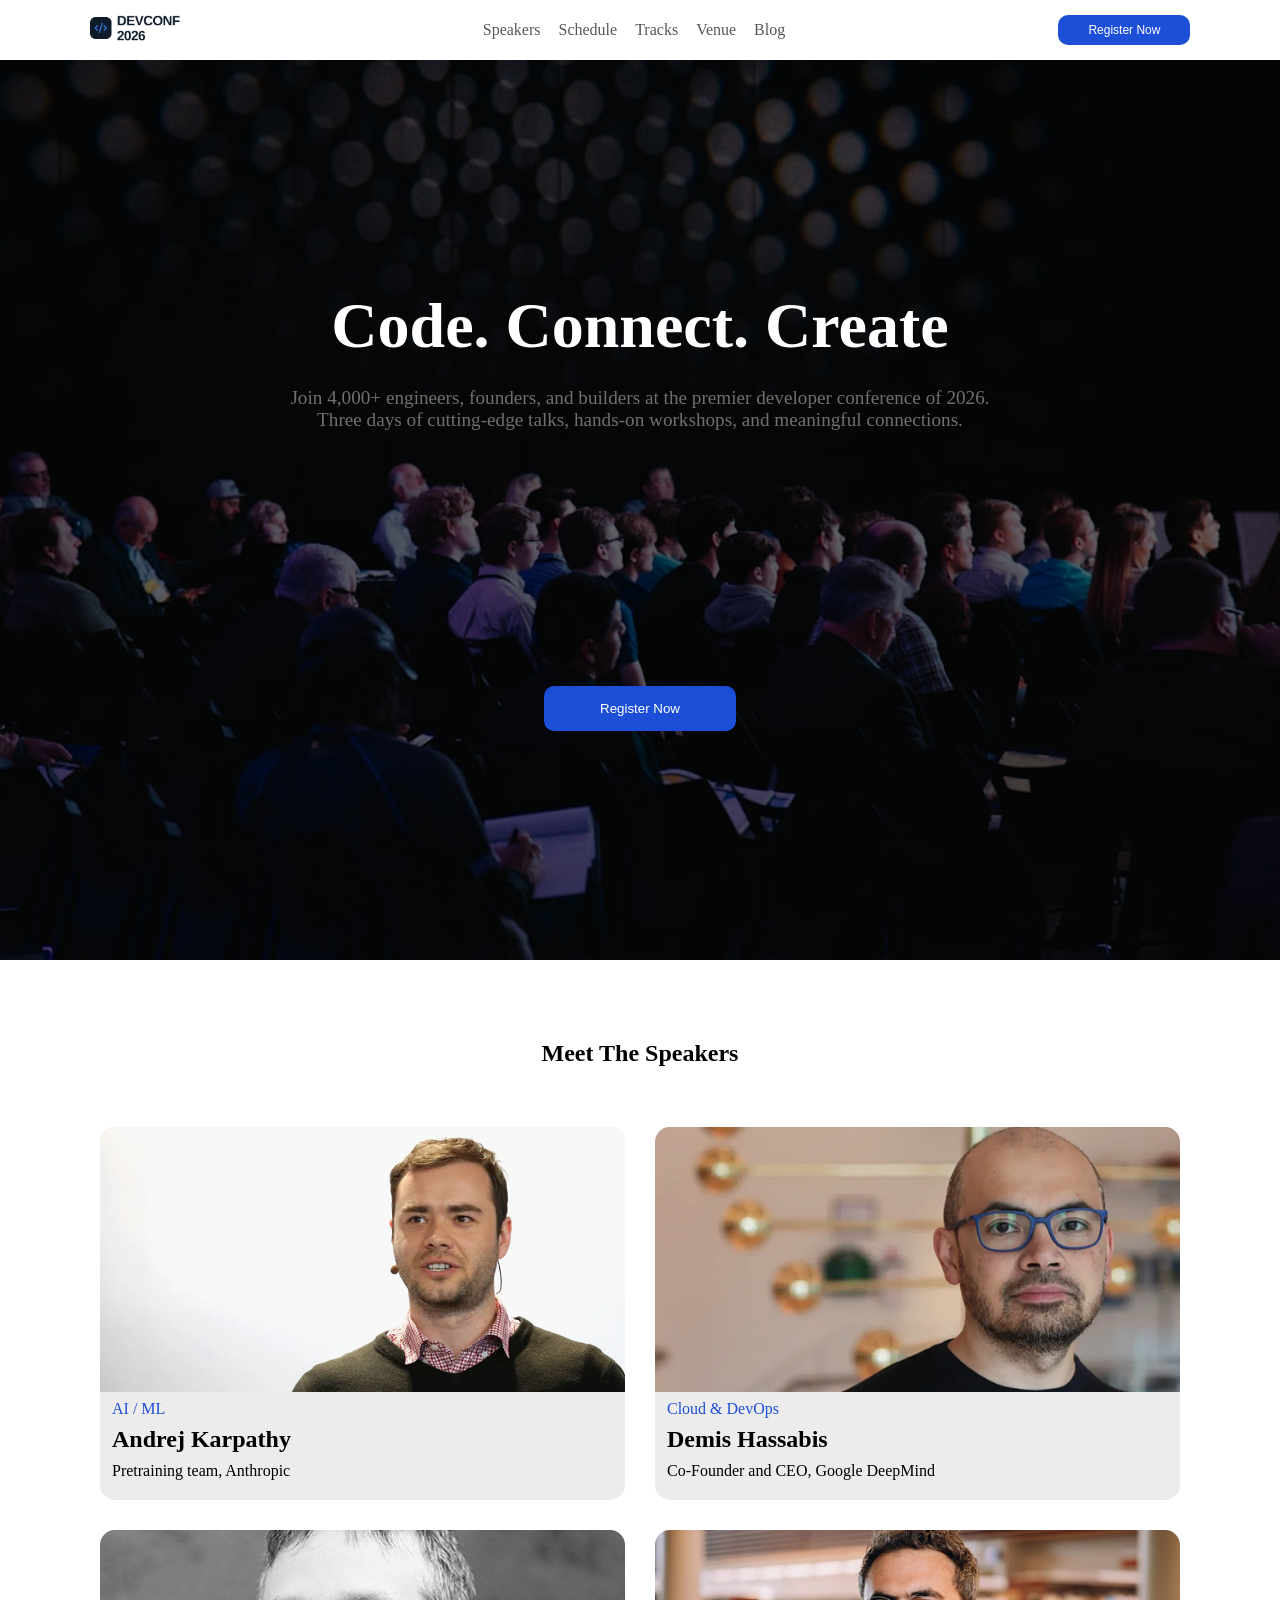
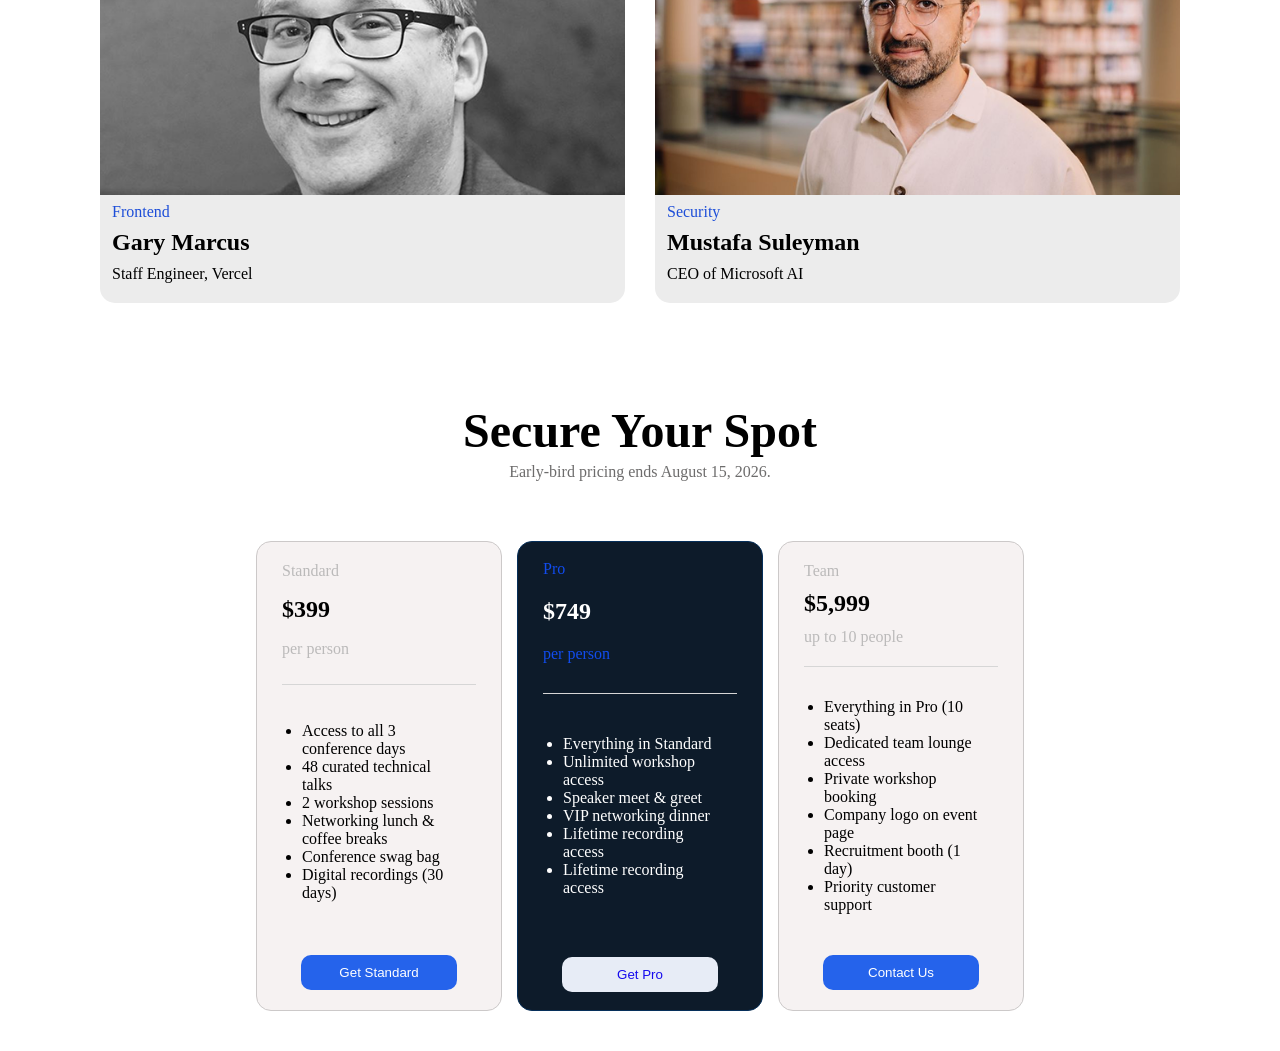
==== index.html @ 4d051a96 "change-folder-name-for-run-livelink" ====
<!DOCTYPE html>
<html lang="en">
<head>
    <meta charset="UTF-8">
    <meta name="viewport" content="width=device-width, initial-scale=1.0">
    <title>Assignment-01</title>
    <link rel="stylesheet" href="./style.css">
</head>
<body>
   <header>
    <div class="logo">
        <img src="./image/logo.png" alt="web-logo">
    </div>

    <nav class="nav-bar">
        <ul>
            <li><a href="Speakers.html">Speakers</a></li>
            <li><a href="Schedule.html">Schedule</a></li>
            <li><a href="Tracks.htnl">Tracks</a></li>
            <li><a href="Venue.html">Venue</a></li>
            <li><a href="Blog.html">Blog</a></li>
        </ul>
    </nav>


    <div class="button-register">
        <button class="common-button">Register Now</button>
    </div>

   </header>


   <!-- header-end -->
   <!-- header-end -->
   <!-- header-end -->
   <!-- header-end -->
   <!-- header-end -->
   <!-- header-end -->
   <!-- header-end -->
    




   <!-- Hero-section-start -->
   <!-- Hero-section-start -->
   <!-- Hero-section-start -->
   <!-- Hero-section-start -->
   <!-- Hero-section-start -->
   <!-- Hero-section-start -->
   <!-- Hero-section-start -->



   <div class="hero-section">

        <H1>Code. Connect. Create</H1>
        <p>Join 4,000+ engineers, founders, and builders at the premier developer conference of 2026. Three days of cutting-edge talks, hands-on workshops, and meaningful connections.</p>
        <button class="common-button">Register Now</button>
    
   </div>

   <!-- banner-end -->
   <!-- banner-end -->
   <!-- banner-end -->
   <!-- banner-end -->



   <!-- gid-layout -->
   <!-- gid-layout -->
   <!-- gid-layout -->
   <!-- gid-layout -->
   <!-- gid-layout -->

<section>
   <div class="sub-title">
    <H1>Meet The Speakers</H1>
   </div>

   <!-- top-end -->

   <!-- bottom-start -->

   <div class="card-container">
    <div class="card">
        <img src="./image/andrej.png" alt="Andrej Karpathy">
        <p class="p-1">AI / ML</p>
        <h2>Andrej Karpathy</h2>
        <p class="p-2">Pretraining team, Anthropic</p> 
    </div>

    <!-- card-one-end -->

     <div class="card">
        <img src="./image/demis.png" alt="Demis Hassabis">
        <p class="p-1">Cloud & DevOps</p>
        <h2>Demis Hassabis</h2>
        <p class="p-2">Co-Founder and CEO, Google DeepMind</p> 
    </div>

    <!-- card-two-end -->

     <div class="card">
        <img src="./image/gary.png" alt="Gary Marcus">
        <p class="p-1">Frontend</p>
        <h2>Gary Marcus</h2>
        <p class="p-2">Staff Engineer, Vercel</p> 
    </div>

    <!-- card-three-end -->

     <div class="card">
        <img src="./image/mustafa.png" alt="Mustafa Suleyman">
        <p class="p-1">Security</p>
        <h2>Mustafa Suleyman</h2>
        <p class="p-2">CEO of Microsoft AI</p> 
    </div>

    <!-- card-four-end -->

   </div>
   </section>

   <section>
    <div class="spot">
        <h1>Secure Your Spot</h1>
        <p>Early-bird pricing ends August 15, 2026.</p>
    </div>
    <!-- top-end -->
    <!-- top-end -->
    <!-- top-end -->

    <div class="spot-card-container">
        <div class="spots-card">
            <p class="p-1">Standard</p>
            <h1>$399</h1>
            <p class="p-1">per person</p>
            <hr>
            
            <ul>
                <li>Access to all 3 conference days</li>
                <li>48 curated technical talks</li>
                <li>2 workshop sessions</li>
                <li>Networking lunch & coffee breaks</li>
                <li>Conference swag bag</li>
                <li>Digital recordings (30 days)</li>
            </ul>
            
            <button>Get Standard</button>
        </div>

        <!-- card-one -->

        <div class="spots-card-2">
            <p class="p-2">Pro</p>
            <h1>$749</h1>
            <p class="p-2">per person</p>
            <hr>
            <ul>
                <li>Everything in Standard</li>
                <li>Unlimited workshop access</li>
                <li>Speaker meet & greet</li>
                <li>VIP networking dinner</li>
                <li>Lifetime recording access</li>
                <li>Lifetime recording access</li>
            </ul>
            <button>Get Pro</button>
        </div>

        <!-- card-two -->

        <div class="spots-card">
            <p class="p-1">Team</p>
            <h1>$5,999</h1>
            <p class="p-3">up to 10 people</p>
            <hr>
            <ul>
                <li>Everything in Pro (10 seats)</li>
                <li>Dedicated team lounge access</li>
                <li>Private workshop booking</li>
                <li>Company logo on event page</li>
                <li>Recruitment booth (1 day)</li>
                <li>Priority customer support</li>
            </ul>
            <button>Contact Us</button>
        </div>

        <!-- card-three -->
    </div>
   </section>
   
<!-- spot-card-end -->
<!-- spot-card-end -->
<!-- spot-card-end -->


   <!-- AI-section-started -->
   <!-- AI-section-started -->
   <!-- AI-section-started -->
   <!-- AI-section-started -->

   <section>
    
   </section>


</body>
</html>
---- style.css ----
*{
    margin: 0;
}

header {
    display: flex;
    background-color: #FFFFFF;
    height: 60px;
    align-items: center;
    justify-content: space-between;
    padding: 0px 7%;
}


.logo{
    width: clamp(60px, 8vw, 80px);
}
.logo img{
       width: clamp(80px, 8vw, 90px);
       height: auto;
}

.nav-bar ul{
    display: flex;
    gap: 18px;
    list-style: none;
}
ul a{
    text-decoration: none;
    color: #575757;
}

.button-register .common-button{
    font-size: 12px;
    color: #FFFFFF;
    padding: 8px 30px;
    border-radius: 10px;
    border-style: none;
    background-color: #1D4ED8;
}
 .common-button:hover{
    background-color: #4974eb;
    cursor: pointer;
}


/* header-end */
/* header-end */
/* header-end */
/* header-end */
/* header-end */




/* hero-section-start */
/* hero-section-start */
/* hero-section-start */
/* hero-section-start */
/* hero-section-start */


.hero-section{
    background-image: linear-gradient(rgba(0,0,0,0.6), rgba(0,0,0,0.6)),
        url("./image/banner.jpg");
        height: 100vh;
         background-size:cover;
    background-position:center;
    background-repeat:no-repeat;
}
.hero-section{
    display: flex;
    flex-direction: column;
    color: #FFFFFF;
    align-items: center;
    justify-content: center;
}
.hero-section h1{
    font-size: clamp(1.4rem, 6vw, 4rem);
}
.hero-section p{
    width: 90%;
    max-width: 700px;
     margin:20px auto;
    color: #717070;
    text-align: center;
    font-size: clamp(0.4rem, 5vw, 1.2rem);
}
.hero-section button.common-button {
    margin-top: 18%;
    padding: 15px 25px;
    border-radius: 10px;
    width: 15%;
    color: #FFFFFF;
    background-color: #1D4ED8;
    border-style: none;
}
.hero-section button:hover{
    background-color: #4974eb;
    cursor: pointer;
}


/* hero-section-end */
/* hero-section-end */
/* hero-section-end */
/* hero-section-end */


/* grid-start */
/* grid-start */
/* grid-start */
/* grid-start */

.sub-title h1{
    text-align: center;
    padding-top: 80px;
    padding-bottom: 60px;
}
.card-container{
    display: grid;
    grid-template-columns: repeat(2,1fr);
    gap: 30px 30px;
    align-items: center;
    justify-content: center;
    padding: 0px 100px 100px 100px;
    
}

.card-container .card{
    border-radius: 15px;
     overflow:hidden;
    background-color: #ececec;
}
.card-container .card img{
    width: 100%;
    /* border-radius: 10px; */
}
.card .p-1{
    color: #1D4ED8;
    font-weight: 500;
}

.card h2,p{
    padding: 4px 12px;
}
.card .p-2{
   padding: 5px 0px 20px 12px;
}

/* grid-end */
/* grid-end */
/* grid-end */
/* grid-end */


/* spot-card-start */
/* spot-card-start */
/* spot-card-start */
/* spot-card-start */


.spot h1{
    text-align: center;
    font-size: clamp(1.5rem, 5vw, 3rem);
}
.spot p{
    text-align: center;
    font-size: clamp(0.5rem, 4vw, 1rem);
    color: #6d6c6c;
    padding: 5px 10px 20px 10px;
}

/* spot-title-end */


.spot-card-container{
    display: grid;
    grid-template-columns: repeat(3,1fr);
    gap: 0px 15px;
    height: 470px;
    padding: 40px 20%;
    
}
.spots-card{
    display: grid;
    background-color: #f6f2f2;
    border-radius: 15px;
    padding: 20px 25px;
     border: 1px solid rgb(204, 201, 201);
     transition: 1s ease-in-out;
}
.spots-card:hover{
    background-color: #e9e5f6;
    transform: scale(1.05);
    filter: opacity(90%);
}

.spots-card h1, .spots-card-2 h1 {
    margin: 0px;
}
.spots-card-2{
    display: grid;
    background-color: #0D1B2A;
    color: #FFFFFF;
    border-radius: 15px;
    padding: 18px 25px;
     border: 1px solid #062f5a;
     transition: 1s ease;
}
.spots-card-2:hover{
    background-color: #052240;
    transform: scale(1.05);
    filter: opacity(90%);
}

/* spots-cards-grid-end */


.spots-card-2 ul,.spots-card ul{
    padding: 20px 20px;
}


.spots-card-2 .p-2 {
    padding: 0px 0px;
    color: #114cee;
}
.spots-card .p-1 {
    padding: 0px 0px;
    color: #bbbaba;
}
.spots-card .p-3 {
    padding: 0px 0px;
    color: #bbbaba;
}

/* spots-card-p-end */


.spots-card hr, .spots-card-2 hr{
    margin-top: 10px;
    border: none;
    height: 1px;
    background-color: #d6d6d6;
}

/* spots-card-hr-end */



.spots-card-2 button{
     width: 80%;
    margin:auto auto 0px auto;
    padding:10px;
    border:none;
    border-radius:10px;
    background:#e7ecf6;
    color:rgb(21, 10, 238);
    transition: 1s;
    
}
.spots-card-2 button:hover{
    cursor: pointer;
    background-color: #cbd6f4;
}

.spots-card button{
    width:80%;
    margin: auto auto 0 auto;
    padding:10px;
    border:none;
    border-radius:10px;
    background:#2563EB;
    color:white;
    transition: 1s;
}
.spots-card button:hover{
    cursor: pointer;
    background-color: #698ff5;
}

/* spot-card-end */
/* spot-card-end */
/* spot-card-end */
/* spot-card-end */


/* AI-section-started */
/* AI-section-started */
/* AI-section-started */
/* AI-section-started */
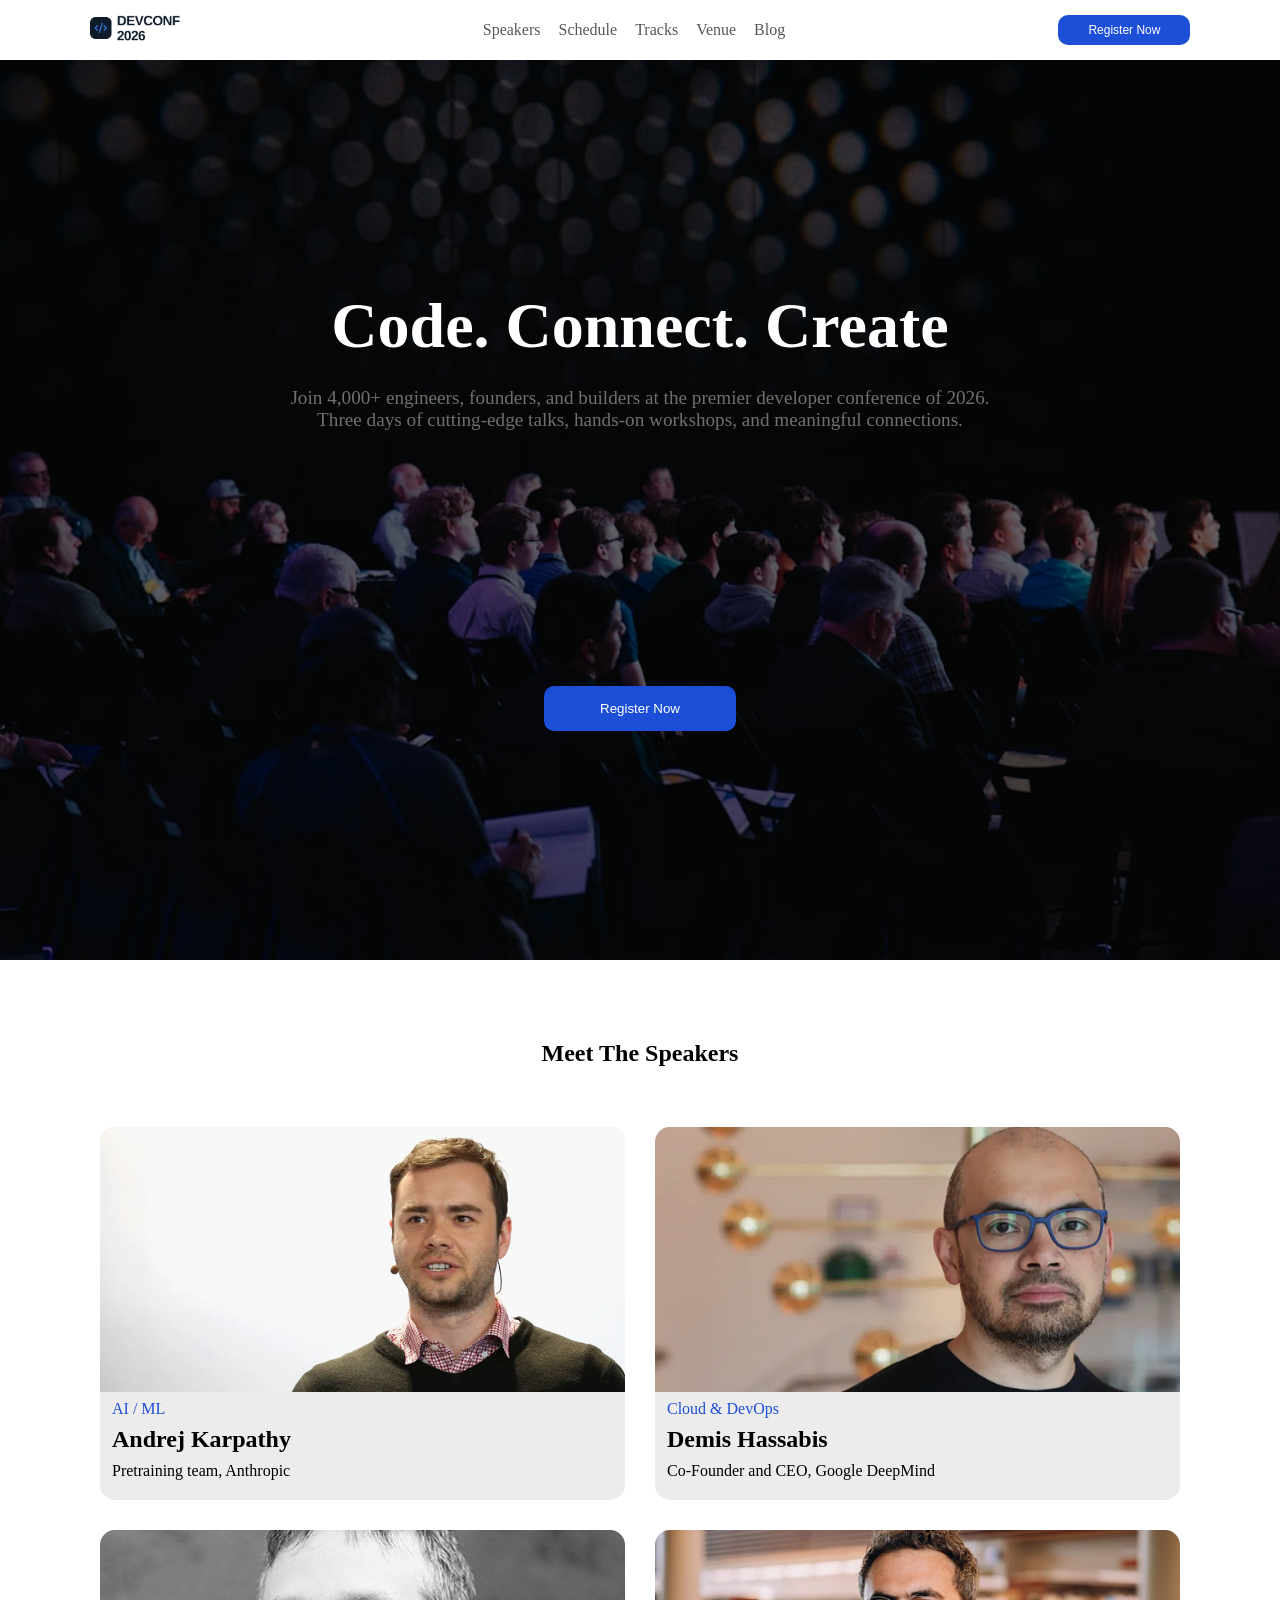
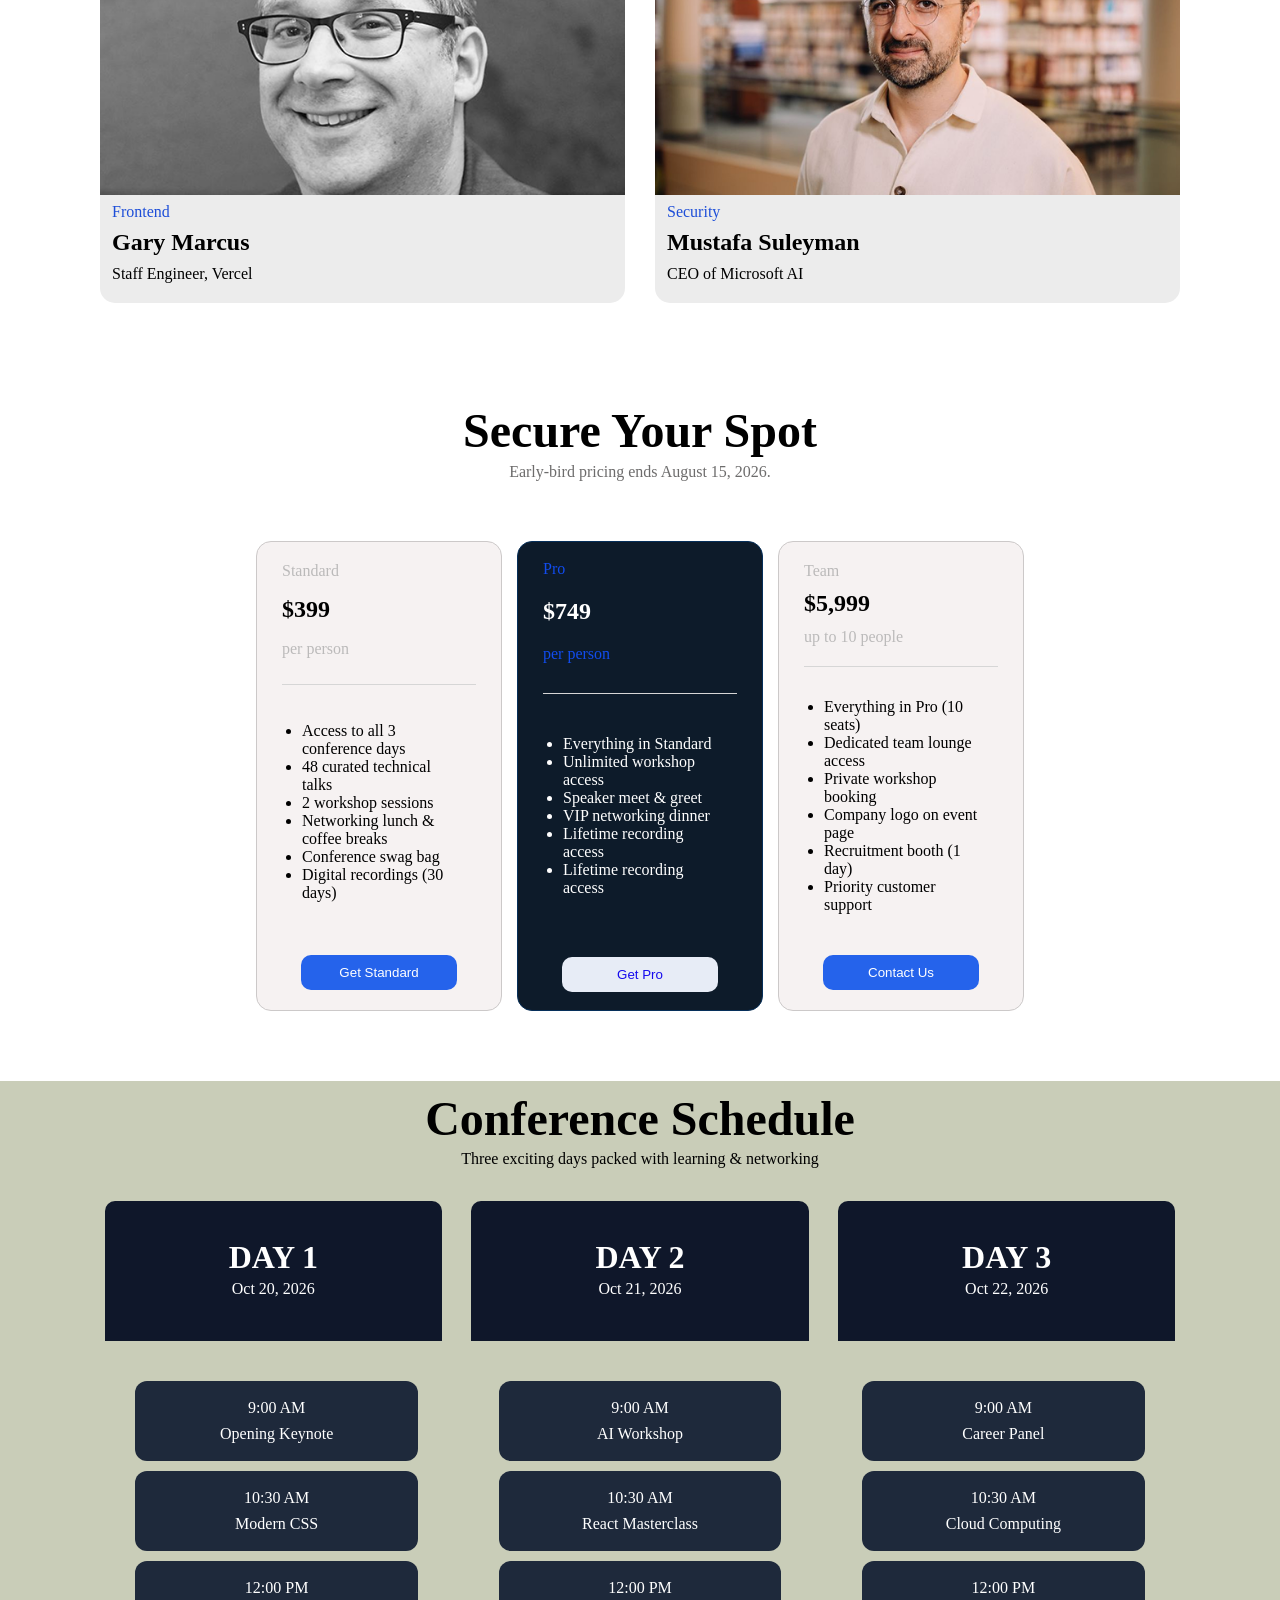
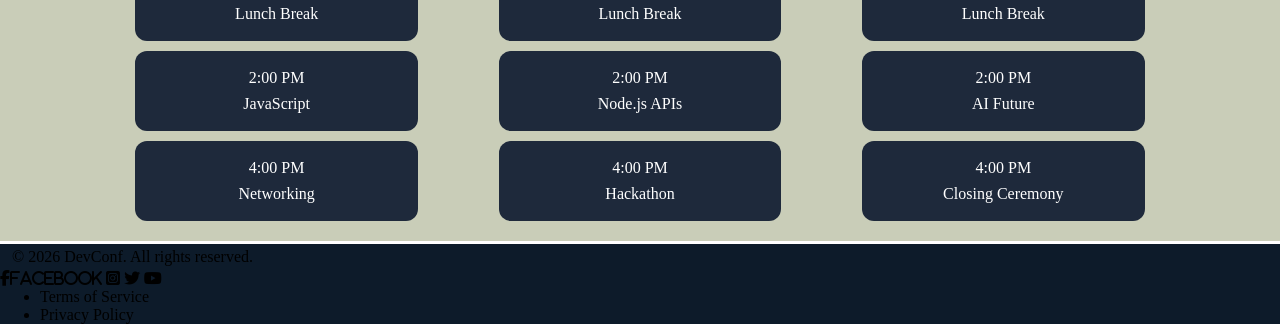
==== commit 46555a35: "footer" ====
--- a/index.html
+++ b/index.html
@@ -5,6 +5,10 @@
     <meta name="viewport" content="width=device-width, initial-scale=1.0">
     <title>Assignment-01</title>
     <link rel="stylesheet" href="./style.css">
+
+    <link rel="stylesheet" href="https://cdnjs.cloudflare.com/ajax/libs/font-awesome/6.7.2/css/all.min.css">
+
+
 </head>
 <body>
    <header>
@@ -201,8 +205,133 @@
    <!-- AI-section-started -->
 
    <section>
-    
+    <div class="bg-color">
+    <div class="AI-helped">
+        <h1>Conference Schedule</h1>
+        <p>Three exciting days packed with learning & networking</p>
+    </div>
+    <div class="schedule-container">
+        <div class="day-time">
+            <h1>DAY 1</h1>
+            <p>Oct 20, 2026</p>
+        </div>
+        <div class="day-time">
+            <h1>DAY 2</h1>
+            <p>Oct 21, 2026</p>
+        </div>
+        <div class="day-time">
+            <h1>DAY 3</h1>
+            <p>Oct 22, 2026</p>
+        </div>
+    </div>
+<!-- container-end-here -->
+<!-- container-end-here -->
+<!-- container-end-here -->
+<!-- container-end-here -->
+
+<div class="box-container">
+    <div class="schedule-container-box">
+        <p>9:00 AM</p>
+        <p>Opening Keynote </p>
+    </div>
+
+    <div class="schedule-container-box">
+        <p>9:00 AM</p>
+        <p>AI Workshop</p>
+    </div>
+
+    <div class="schedule-container-box">
+        <p>9:00 AM</p>
+        <p>Career Panel</p>
+    </div>
+
+    <div class="schedule-container-box">
+        <p>10:30 AM</p>
+        <p>Modern CSS</p>
+    </div>
+
+    <div class="schedule-container-box">
+        <p>10:30 AM</p>
+        <p>React Masterclass</p>
+    </div>
+
+   <div class="schedule-container-box">
+        <p>10:30 AM </p>
+        <p>Cloud Computing</p>
+    </div>
+
+    <div class="schedule-container-box">
+        <p>12:00 PM</p>
+        <p>Lunch Break</p>
+    </div>
+
+    <div class="schedule-container-box">
+        <p>12:00 PM</p>
+        <p>Lunch Break</p>
+    </div>
+
+    <div class="schedule-container-box">
+        <p>12:00 PM</p>
+        <p>Lunch Break</p>
+    </div>
+
+   <div class="schedule-container-box">
+        <p>2:00 PM </p>
+        <p>JavaScript</p>
+    </div>
+
+    <div class="schedule-container-box">
+        <p>2:00 PM</p>
+        <p>Node.js APIs</p>
+    </div>
+
+    <div class="schedule-container-box">
+        <p>2:00 PM</p>
+        <p>AI Future</p>
+    </div>
+
+    <div class="schedule-container-box">
+        <p>4:00 PM</p>
+        <p>Networking</p>
+    </div>
+
+    <div class="schedule-container-box">
+        <p>4:00 PM</p>
+        <p>Hackathon</p>
+    </div>
+
+
+    <div class="schedule-container-box">
+        <p>4:00 PM</p>
+        <p>Closing Ceremony</p>
+    </div>
+</div>
+
+    </div>
    </section>
+
+   <footer>
+    <div class="footer">
+        <div class="left">
+            <p>© 2026 DevConf. All rights reserved.</p>
+        </div>
+
+        <div class="middle">
+            <i class="fa-brands fa-facebook-f">facebook</i>
+            <i class="fa-brands fa-square-instagram"></i>
+            <i class="fa-brands fa-twitter"></i>
+            <i class="fa-brands fa-youtube"></i>
+        </div>
+
+        <div class="right">
+            <ul>
+                <li>Terms of Service</li>
+                <li>Privacy Policy</li>
+            </ul>
+        </div>
+
+    </div>
+   </footer>
 
 
 </body>
--- a/style.css
+++ b/style.css
@@ -188,7 +188,7 @@
     border-radius: 15px;
     padding: 20px 25px;
      border: 1px solid rgb(204, 201, 201);
-     transition: 1s ease-in-out;
+     transition: 1s ease;
 }
 .spots-card:hover{
     background-color: #e9e5f6;
@@ -210,7 +210,7 @@
 }
 .spots-card-2:hover{
     background-color: #052240;
-    transform: scale(1.05);
+    transform: scale(1.1);
     filter: opacity(90%);
 }
 
@@ -292,3 +292,118 @@
 /* AI-section-started */
 
 
+.bg-color{
+    background-color: rgba(168, 174, 141, 0.619);
+}
+
+
+.AI-helped{
+    
+    width: 100%;
+    height: 100px;
+    margin-top: 30px;
+}
+
+.AI-helped h1{
+    text-align: center;
+    font-size: clamp(1.5rem, 5vw, 3rem);
+    padding: 10px 0px 0px 0px;
+}
+.AI-helped p{
+     text-align: center;
+     font-size: clamp(0.6rem, 3vw, 1rem);  
+}
+
+/* title-end-here */
+/* title-end-here */
+/* title-end-here */
+
+
+
+.schedule-container{
+    display: grid;
+    grid-template-columns: repeat(3,1fr);
+    padding: 20px 100px;
+    align-items: center;
+    justify-items: center;
+    width: auto;
+    gap: 20px;
+    color: white;
+   
+
+}
+
+.day-time{
+    display: flex;
+    flex-direction: column;
+    background-color: #0F172A;
+    width: 80%;
+    height: 100px;
+    justify-content: center;
+    align-items: center;
+    border-radius: 10px 10px 0px 0px;
+    padding: 20px 30px;
+    
+    
+}
+.day-time:hover{
+    background-color: #052240;
+}
+.day-time h1{
+    font-size: clamp(1rem, 4vw, 2.5vw);
+}
+.day-time p{
+    font-size: clamp(0.5rem, 3vw, 1rem);
+}
+
+/* end */
+/* end */
+
+/* box-container */
+/* box-container */
+/* box-container */
+
+.box-container{
+    display: grid;
+    grid-template-columns: repeat(3,1fr);
+     align-items: center;
+    justify-items: center;
+    padding: 20px 100px;
+    width: auto;
+    gap: 10px;
+    color: white;
+    margin-top: 0%;
+}
+
+
+
+.schedule-container-box{
+    display: flex;
+    flex-direction: column;
+    width: 80%;
+    height: 80px;
+    align-items: center;
+    justify-content: center;
+    background-color: #1E293B;
+    border-radius: 12px;
+    padding: 0px 0px;
+    
+}
+
+.schedule-container-box:hover{
+    background-color: #334155;
+}
+
+
+
+/* footer */
+/* footer */
+/* footer */
+
+footer{
+    display: flex;
+    background-color: #0D1B2A;
+    width: 100%;
+    height: 80px;
+    margin-top: 3px;
+}
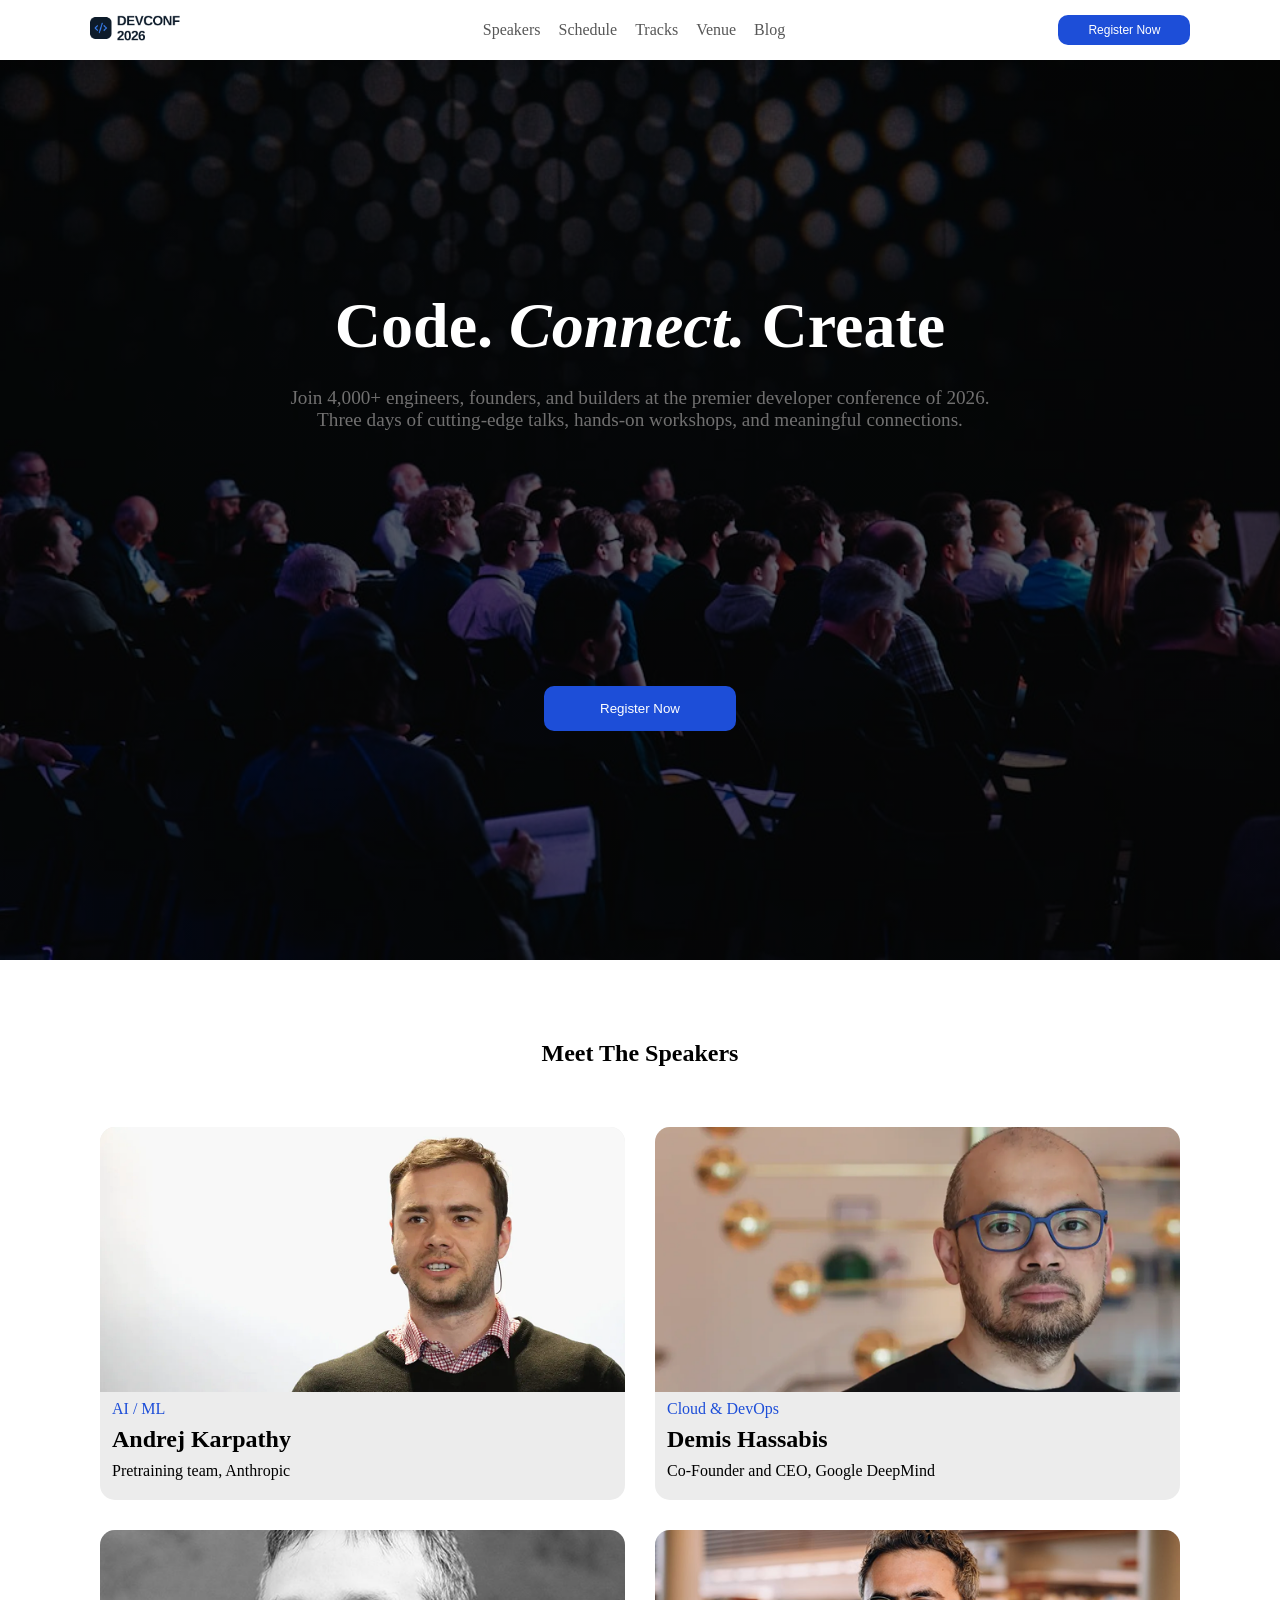
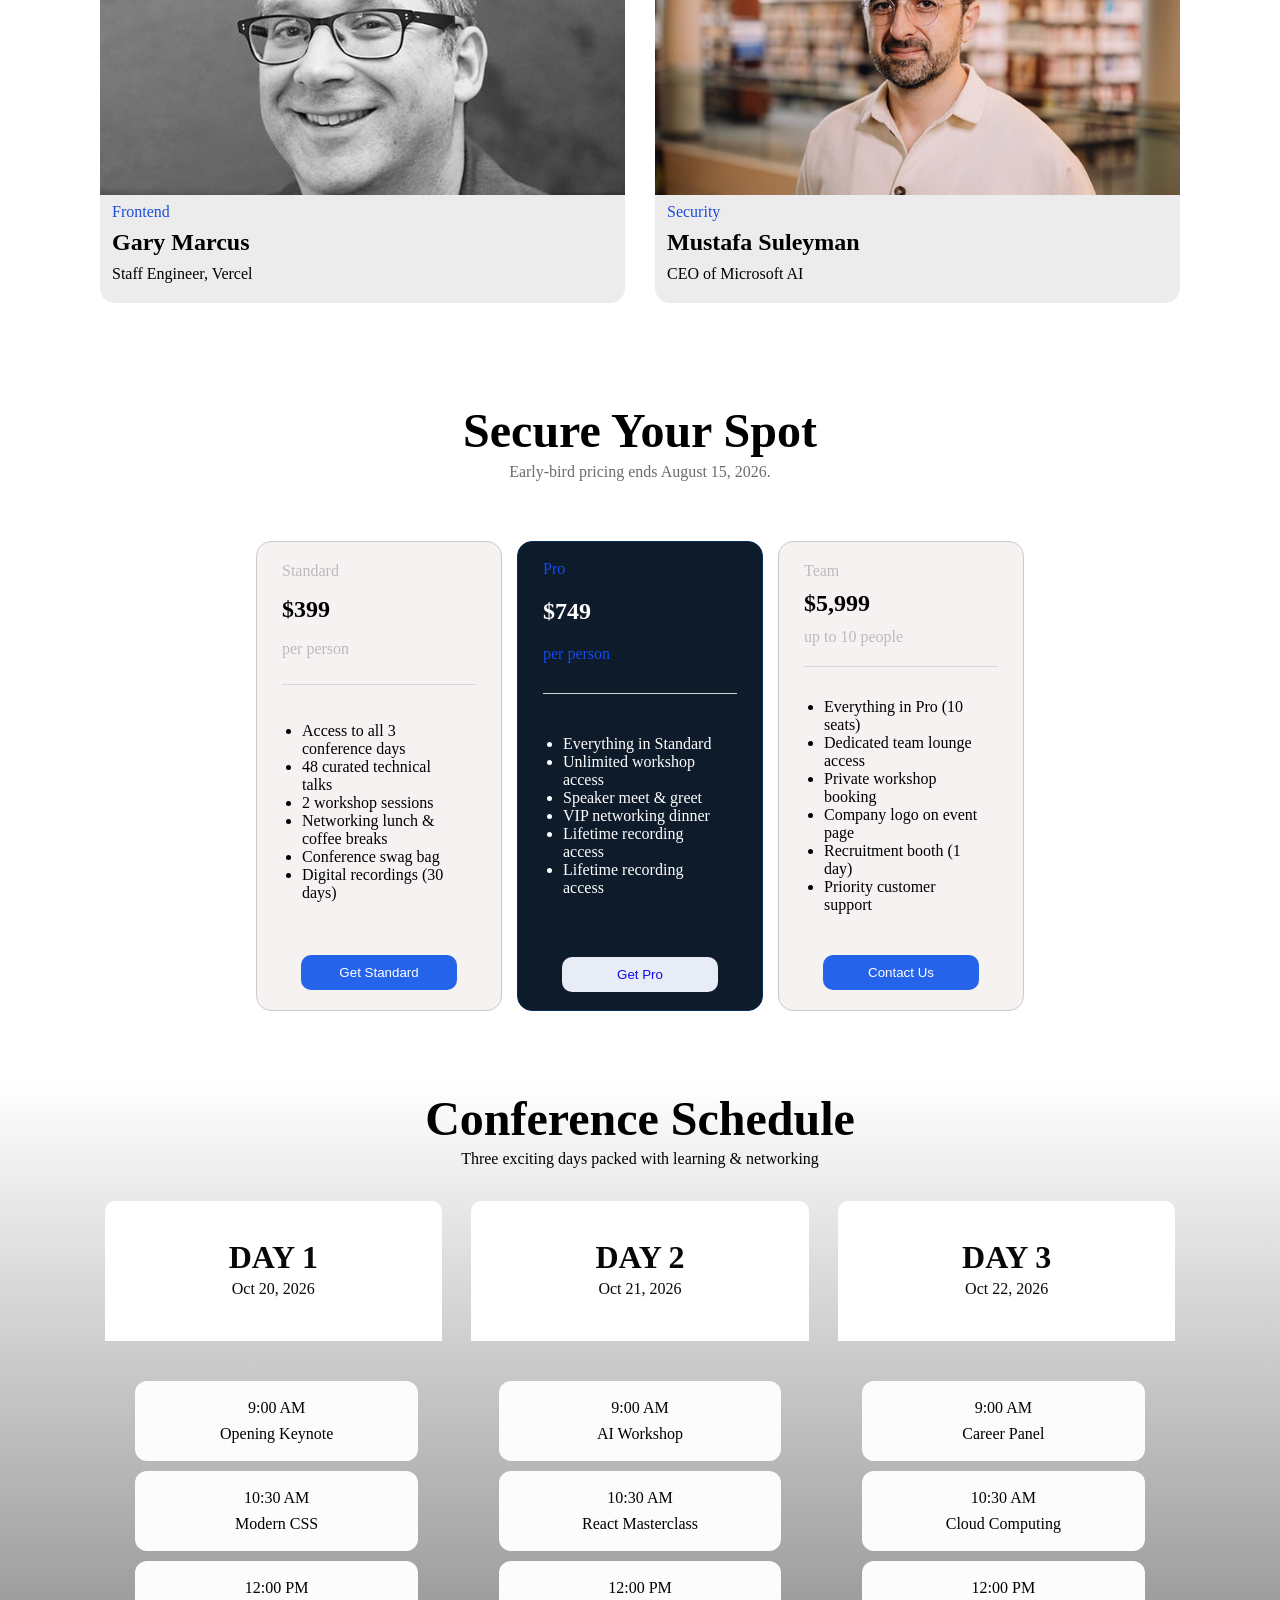
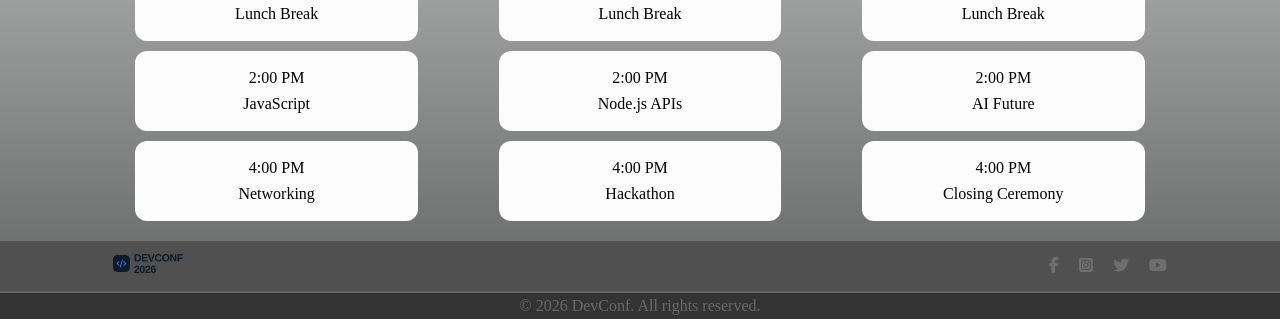
==== commit fe7a270a: "complete-frontend" ====
--- a/index.html
+++ b/index.html
@@ -58,7 +58,7 @@
 
    <div class="hero-section">
 
-        <H1>Code. Connect. Create</H1>
+        <H1>Code. <span>Connect.</span> Create</H1>
         <p>Join 4,000+ engineers, founders, and builders at the premier developer conference of 2026. Three days of cutting-edge talks, hands-on workshops, and meaningful connections.</p>
         <button class="common-button">Register Now</button>
     
@@ -313,21 +313,21 @@
    <footer>
     <div class="footer">
         <div class="left">
+           <img src="./image/logo.png" alt="">
+        </div>
+
+        <div class="right">
+            <a href="facebook.com"><i class="fa-brands fa-facebook-f"></i></a>
+            <a href="instagram.com"><i class="fa-brands fa-square-instagram"></i></a>
+            <a href="twitter.com"><i class="fa-brands fa-twitter"></i></a>
+            <a href="youtube.com"><i class="fa-brands fa-youtube"></i></a>
+            
+        </div>
+        </div>
+
+        <hr>
+        <div class="copy-right">
             <p>© 2026 DevConf. All rights reserved.</p>
-        </div>
-
-        <div class="middle">
-            <i class="fa-brands fa-facebook-f">facebook</i>
-            <i class="fa-brands fa-square-instagram"></i>
-            <i class="fa-brands fa-twitter"></i>
-            <i class="fa-brands fa-youtube"></i>
-        </div>
-
-        <div class="right">
-            <ul>
-                <li>Terms of Service</li>
-                <li>Privacy Policy</li>
-            </ul>
         </div>
 
     </div>
--- a/style.css
+++ b/style.css
@@ -28,6 +28,9 @@
 ul a{
     text-decoration: none;
     color: #575757;
+}
+ul a:hover{
+    color: #0D1B2A;
 }
 
 .button-register .common-button{
@@ -77,6 +80,9 @@
 }
 .hero-section h1{
     font-size: clamp(1.4rem, 6vw, 4rem);
+}
+.hero-section h1 span{
+    font-style: italic;
 }
 .hero-section p{
     width: 90%;
@@ -293,7 +299,8 @@
 
 
 .bg-color{
-    background-color: rgba(168, 174, 141, 0.619);
+    
+     background:linear-gradient(to top, #707171, white );
 }
 
 
@@ -328,7 +335,7 @@
     justify-items: center;
     width: auto;
     gap: 20px;
-    color: white;
+    color: rgb(8, 8, 8);
    
 
 }
@@ -336,7 +343,7 @@
 .day-time{
     display: flex;
     flex-direction: column;
-    background-color: #0F172A;
+    background-color: #ffffff;
     width: 80%;
     height: 100px;
     justify-content: center;
@@ -347,7 +354,7 @@
     
 }
 .day-time:hover{
-    background-color: #052240;
+    background-color: #c4c9ce;
 }
 .day-time h1{
     font-size: clamp(1rem, 4vw, 2.5vw);
@@ -371,7 +378,7 @@
     padding: 20px 100px;
     width: auto;
     gap: 10px;
-    color: white;
+    color: rgb(0, 0, 0);
     margin-top: 0%;
 }
 
@@ -384,14 +391,14 @@
     height: 80px;
     align-items: center;
     justify-content: center;
-    background-color: #1E293B;
+    background-color: #fcfcfc;
     border-radius: 12px;
     padding: 0px 0px;
     
 }
 
 .schedule-container-box:hover{
-    background-color: #334155;
+    background-color: #d0d1d2;
 }
 
 
@@ -400,10 +407,39 @@
 /* footer */
 /* footer */
 
-footer{
-    display: flex;
-    background-color: #0D1B2A;
+.footer{
+    display: flex;
+    background-color: #505050;
     width: 100%;
-    height: 80px;
-    margin-top: 3px;
+    height: 50px;
+    align-items: center;
+    justify-content: space-around;
+    gap: 50%;
+    /* padding: 8px 4px; */
+}
+.left img{
+    width: 70px;
+    height: auto;
+}
+.right {
+    display: flex;
+    flex-direction: row;
+    gap: 20px;
+    
+}
+.right a{
+    text-decoration: none;
+    color: #6f6e6e;
+    transition: color 0.3s ease;
+}
+.right a:hover{
+    color: #0077ff;
+}
+footer hr{
+    border: 1px solid #656464;
+}
+.copy-right p{
+    text-align: center;
+    background-color: #343333;
+    color: #6a6969;
 }
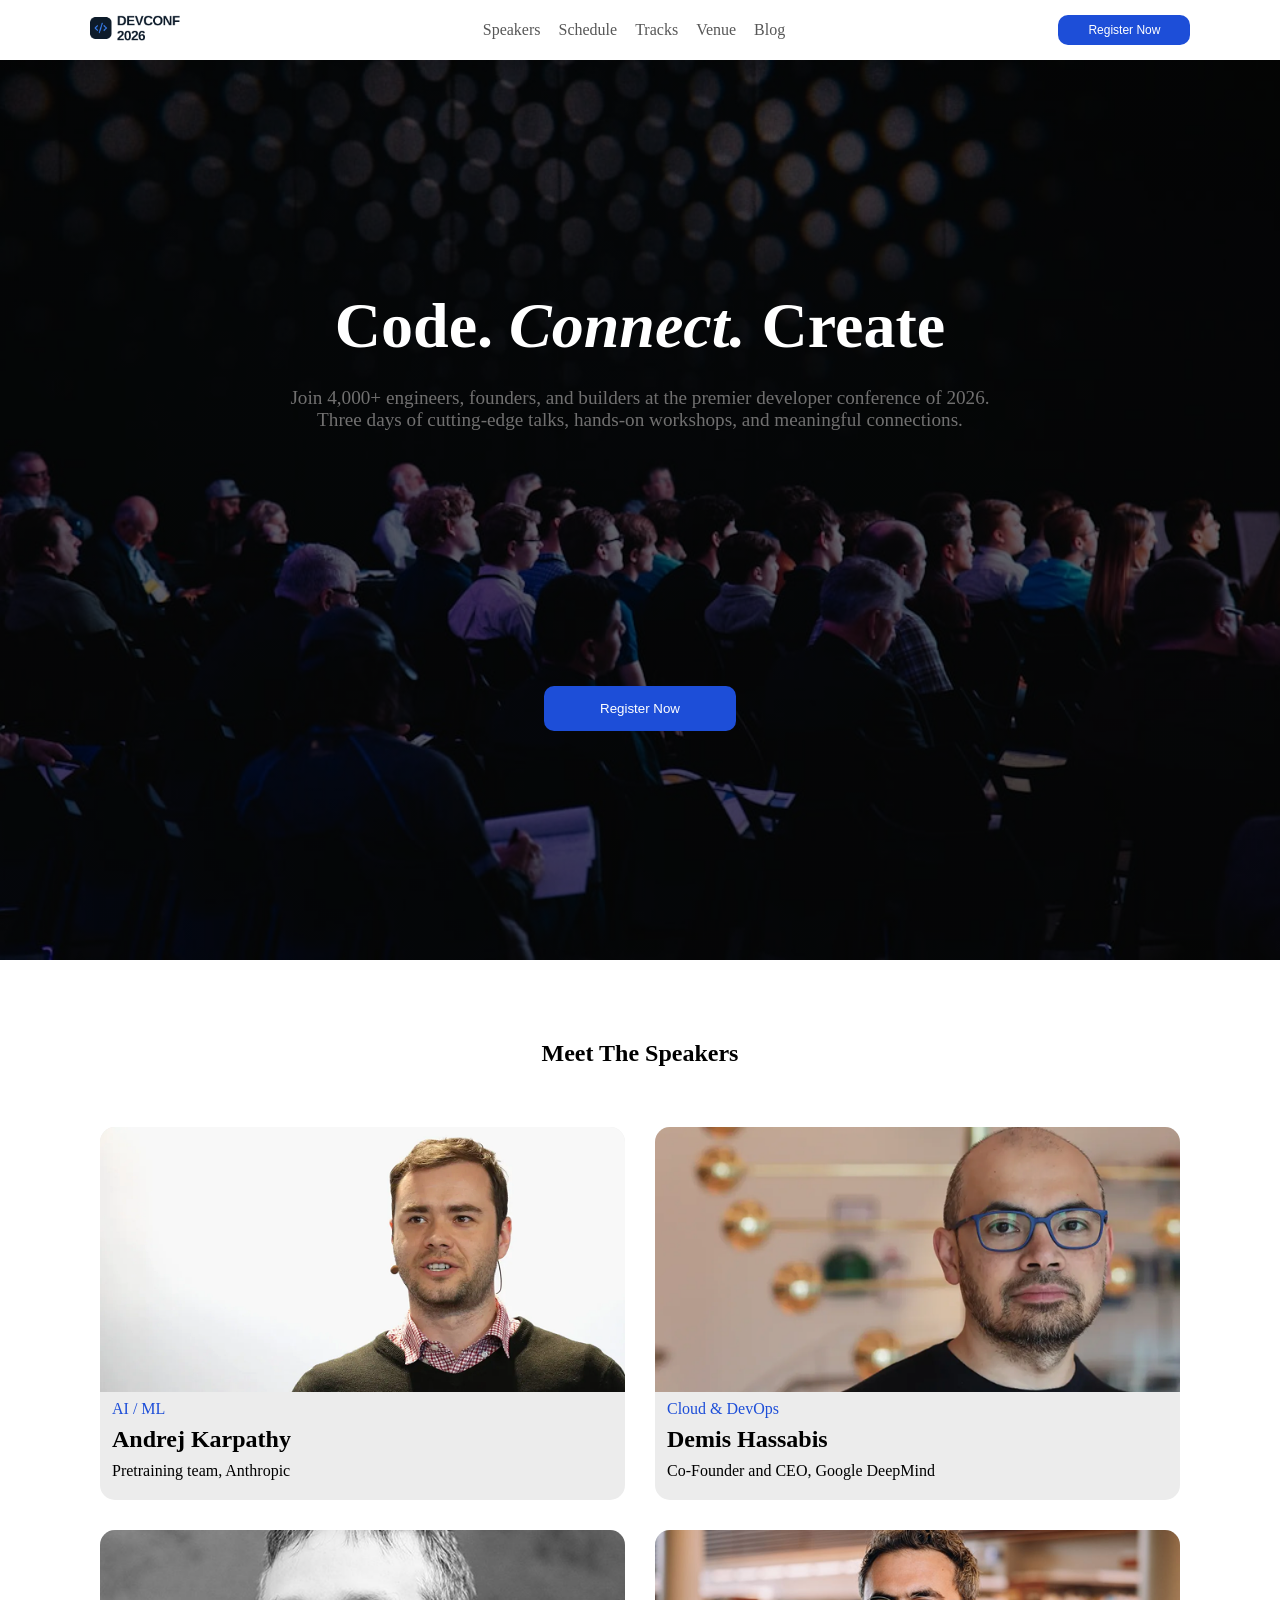
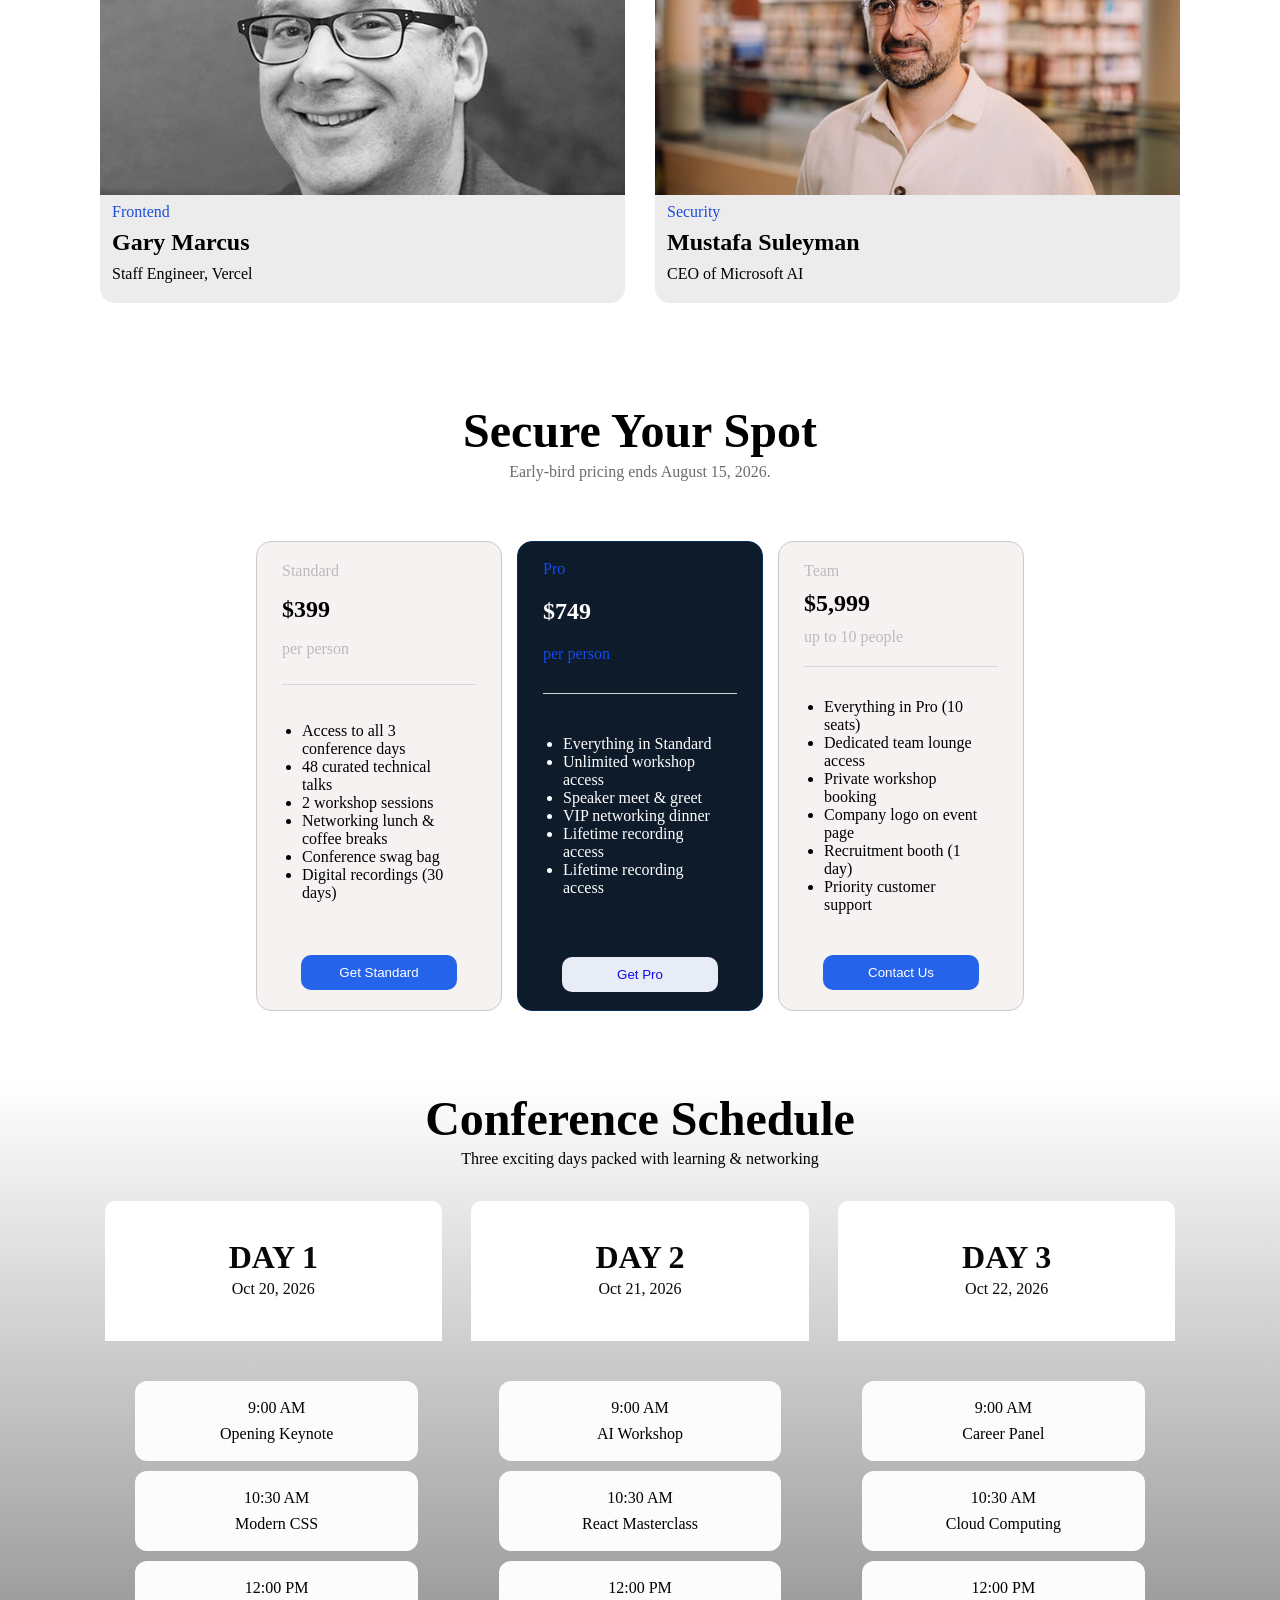
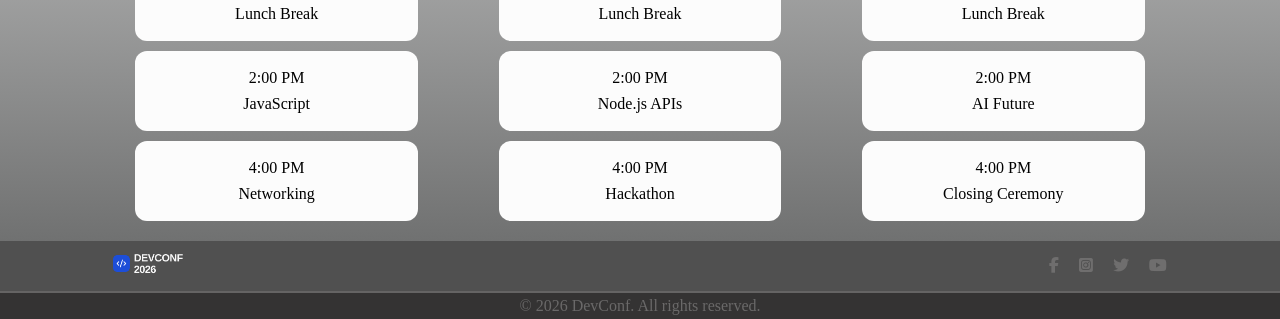
==== commit 610858c3: "footer-logo" ====
--- a/index.html
+++ b/index.html
@@ -310,10 +310,22 @@
     </div>
    </section>
 
+
+<!-- footer -->
+<!-- footer -->
+<!-- footer -->
+<!-- footer -->
+<!-- footer -->
+<!-- footer -->
+
+
+
+
+
    <footer>
     <div class="footer">
         <div class="left">
-           <img src="./image/logo.png" alt="">
+           <img src="./image/footer-logo.png" alt="">
         </div>
 
         <div class="right">
